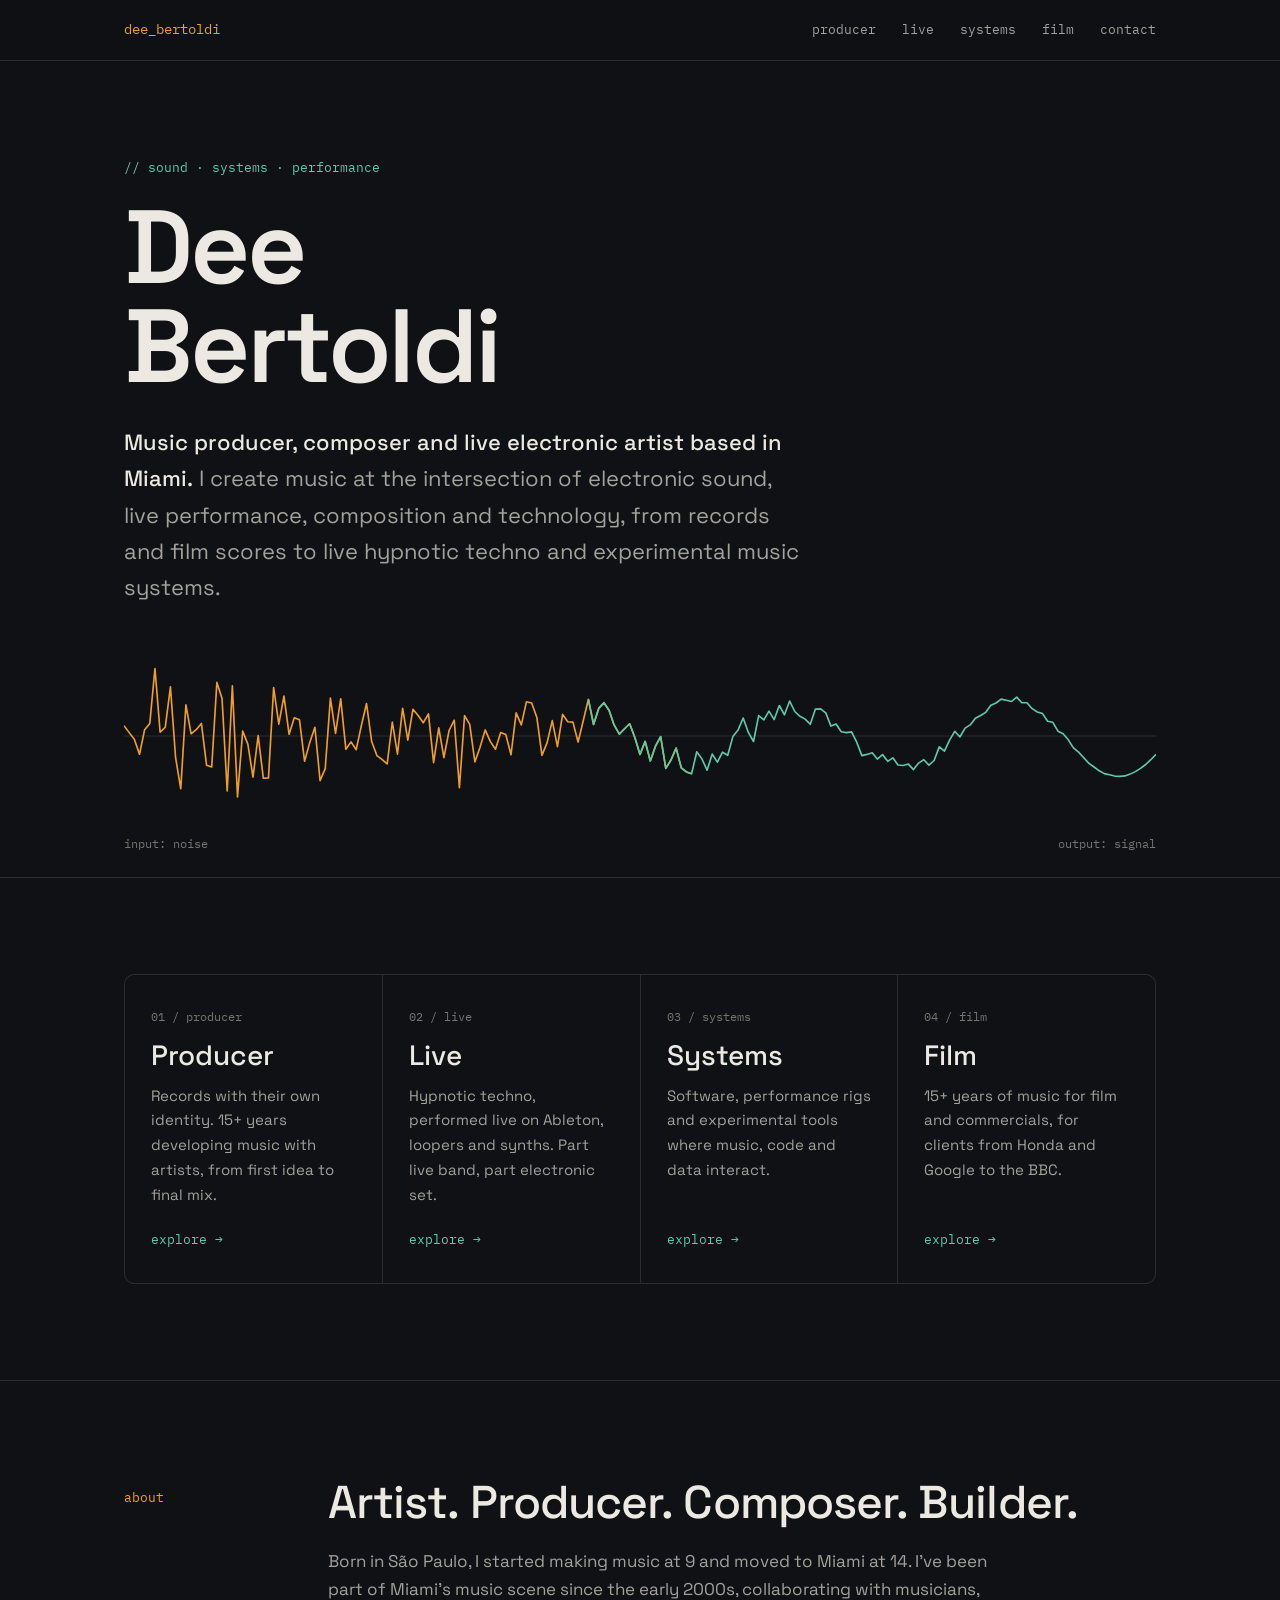
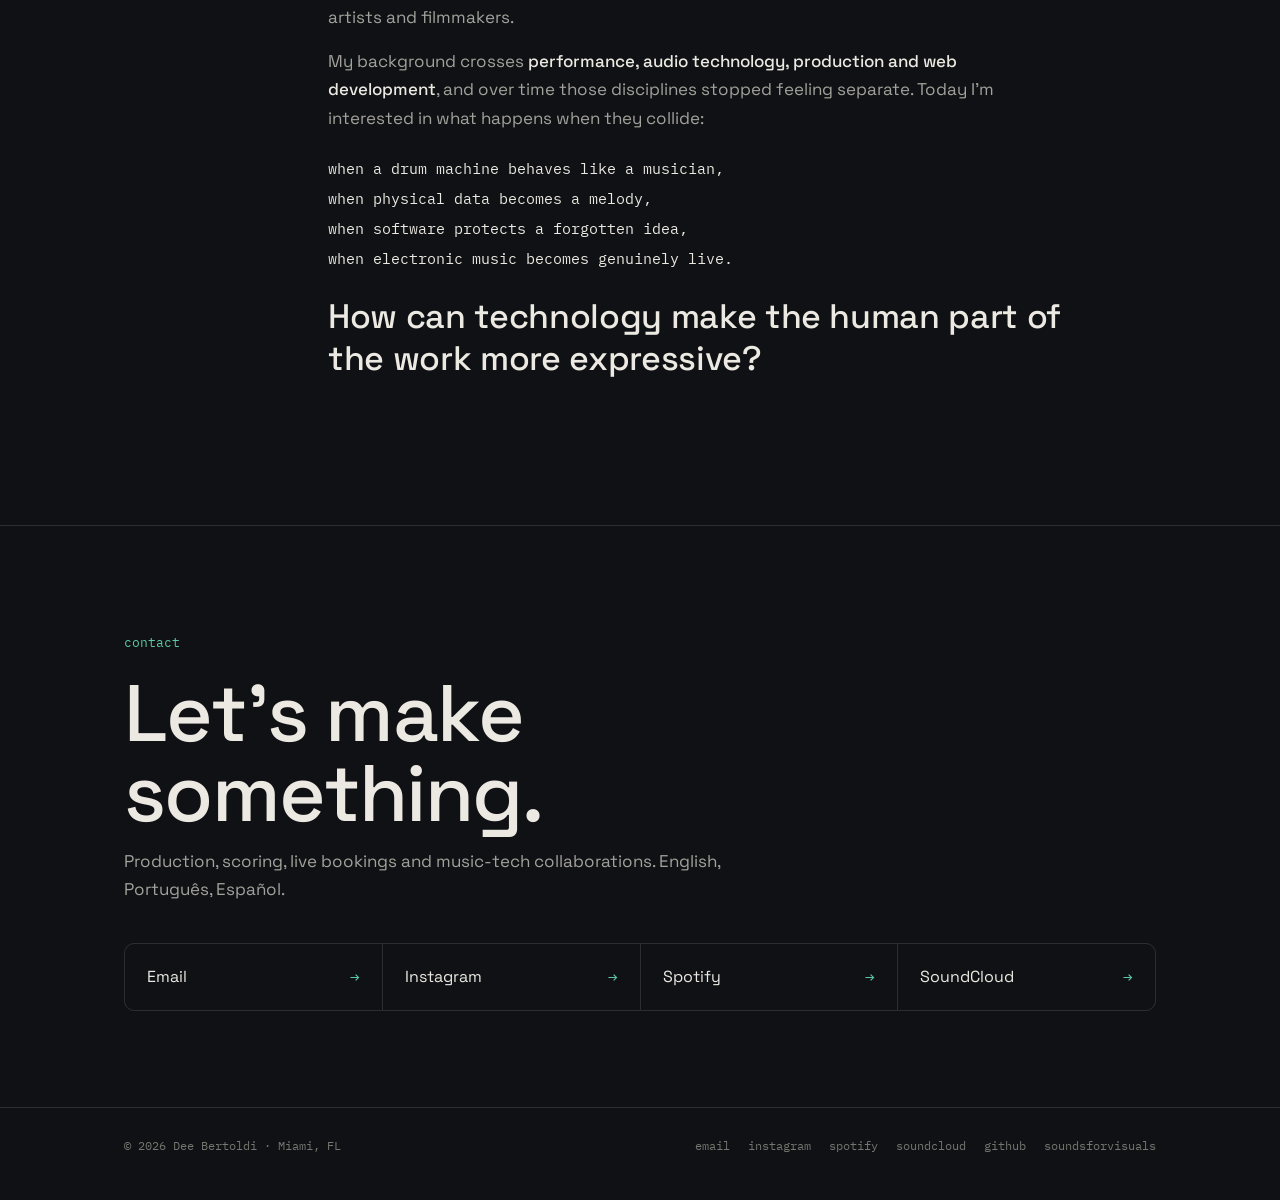
==== index.html @ ba40e2b5 "Launch multi-page site: home, producer, live, systems, film Co-Authored-By: Claude Opus 5.5 <noreply" ====
<!DOCTYPE html>
<html lang="en">
<head>
<meta charset="UTF-8">
<meta name="viewport" content="width=device-width, initial-scale=1.0">
<title>Dee Bertoldi | Music Producer, Composer & Live Electronic Artist — Miami</title>
<meta name="description" content="Miami-based music producer, composer and live electronic artist blending hypnotic techno, Brazilian rhythm, experimental and cinematic sound. 15+ years producing records and scoring film and commercials.">
<link rel="canonical" href="https://deebertoldi.netlify.app/">
<meta property="og:type" content="website">
<meta property="og:title" content="Dee Bertoldi | Music Producer, Composer & Live Electronic Artist — Miami">
<meta property="og:description" content="Miami-based music producer, composer and live electronic artist blending hypnotic techno, Brazilian rhythm, experimental and cinematic sound. 15+ years producing records and scoring film and commercials.">
<meta property="og:url" content="https://deebertoldi.netlify.app/">
<!-- TODO: add a 1200x630 share image as og-image.jpg, then uncomment:
<meta property="og:image" content="https://deebertoldi.netlify.app/og-image.jpg"> -->
<meta name="twitter:card" content="summary_large_image">
<link rel="preconnect" href="https://fonts.googleapis.com">
<link rel="preconnect" href="https://fonts.gstatic.com" crossorigin>
<link href="https://fonts.googleapis.com/css2?family=Space+Grotesk:wght@400;500;600&family=IBM+Plex+Mono:wght@400;500&display=swap" rel="stylesheet">
<link rel="stylesheet" href="styles.css">
<script type="application/ld+json">
{
  "@context": "https://schema.org",
  "@type": "Person",
  "name": "Dee Bertoldi",
  "alternateName": "Daniella Bertoldi",
  "url": "https://deebertoldi.netlify.app",
  "jobTitle": [
    "Music Producer",
    "Composer",
    "Live Electronic Artist"
  ],
  "description": "Miami-based music producer, composer and live electronic artist blending hypnotic techno, Brazilian rhythm, experimental and cinematic sound.",
  "birthPlace": {
    "@type": "Place",
    "name": "São Paulo, Brazil"
  },
  "homeLocation": {
    "@type": "Place",
    "name": "Miami, Florida"
  },
  "knowsLanguage": [
    "English",
    "Portuguese",
    "Spanish"
  ],
  "knowsAbout": [
    "Music production",
    "Film scoring",
    "Sound design",
    "Mixing",
    "Live electronic music",
    "Hypnotic techno",
    "Data sonification",
    "Ableton Live",
    "Web development"
  ],
  "founder": {
    "@type": "Organization",
    "name": "Sounds For Visuals",
    "url": "https://www.soundsforvisuals.com",
    "foundingDate": "2008"
  },
  "sameAs": [
    "https://www.soundsforvisuals.com",
    "https://github.com/DeeBertoldi"
  ]
}
</script>
</head>
<body>

<nav>
  <div class="wrap">
    <a href="index.html" class="logo">dee_bertoldi</a>
    <button class="menu-btn" aria-expanded="false" aria-controls="site-links">menu</button>
    <div class="links" id="site-links">
      <a href="producer.html">producer</a>
      <a href="live.html">live</a>
      <a href="systems.html">systems</a>
      <a href="film.html">film</a>
      <a href="index.html#contact">contact</a>
    </div>
  </div>
</nav>

<header class="hero wrap">
  <p class="tag">// sound · systems · performance</p>
  <h1>Dee<br>Bertoldi</h1>
  <p class="lede"><strong>Music producer, composer and live electronic artist based in Miami.</strong> I create music at the intersection of electronic sound, live performance, composition and technology, from records and film scores to live hypnotic techno and experimental music systems.</p>
  <svg id="wave" viewBox="0 0 1000 180" preserveAspectRatio="none" aria-hidden="true">
    <line x1="0" y1="90" x2="1000" y2="90" stroke="#2a2d32" stroke-width="1"/>
    <polyline id="noise" fill="none" stroke="#ef9f27" stroke-width="1.6" stroke-linejoin="round"/>
    <polyline id="signal" fill="none" stroke="#5dcaa5" stroke-width="1.6" stroke-linejoin="round"/>
  </svg>
  <div class="wave-legend"><span>input: noise</span><span>output: signal</span></div>
</header>

<section id="work">
  <div class="wrap">
    <div class="tiles">
      <a class="tile" href="producer.html">
        <span class="kicker amber">01 / producer</span>
        <h3>Producer</h3>
        <p>Records with their own identity. 15+ years developing music with artists, from first idea to final mix.</p>
        <span class="explore">explore →</span>
      </a>
      <a class="tile" href="live.html">
        <span class="kicker teal">02 / live</span>
        <h3>Live</h3>
        <p>Hypnotic techno, performed live on Ableton, loopers and synths. Part live band, part electronic set.</p>
        <span class="explore">explore →</span>
      </a>
      <a class="tile" href="systems.html">
        <span class="kicker amber">03 / systems</span>
        <h3>Systems</h3>
        <p>Software, performance rigs and experimental tools where music, code and data interact.</p>
        <span class="explore">explore →</span>
      </a>
      <a class="tile" href="film.html">
        <span class="kicker teal">04 / film</span>
        <h3>Film</h3>
        <p>15+ years of music for film and commercials, for clients from Honda and Google to the BBC.</p>
        <span class="explore">explore →</span>
      </a>
    </div>
  </div>
</section>

<section id="about">
  <div class="wrap">
    <div class="sec-head">
      <p class="sec-num amber">about</p>
      <div>
        <h2>Artist. Producer. Composer. Builder.</h2>
        <div class="prose" style="margin-top:20px">
          <p>Born in São Paulo, I started making music at 9 and moved to Miami at 14. I've been part of Miami's music scene since the early 2000s, collaborating with musicians, artists and filmmakers.</p>
          <p>My background crosses <strong>performance, audio technology, production and web development</strong>, and over time those disciplines stopped feeling separate. Today I'm interested in what happens when they collide:</p>
        </div>
        <p class="about-lines">when a drum machine behaves like a musician,<br>when physical data becomes a melody,<br>when software protects a forgotten idea,<br>when electronic music becomes genuinely live.</p>
        <p class="pullquote">How can technology make the human part of the work more expressive?</p>
      </div>
    </div>
  </div>
</section>

<section id="contact" class="contact">
  <div class="wrap">
    <p class="sec-num teal" style="margin-bottom:20px">contact</p>
    <h2 class="big">Let's make<br>something.</h2>
    <p class="sec-intro">Production, scoring, live bookings and music-tech collaborations. English, Português, Español.</p>
    <div class="contact-links">
      <!-- TODO: fill in real email and profile links -->
      <a href="mailto:hello@example.com"><span>Email</span><span class="arrow">→</span></a>
      <a href="https://instagram.com/" target="_blank" rel="noopener"><span>Instagram</span><span class="arrow">→</span></a>
      <a href="https://open.spotify.com/" target="_blank" rel="noopener"><span>Spotify</span><span class="arrow">→</span></a>
      <a href="https://soundcloud.com/" target="_blank" rel="noopener"><span>SoundCloud</span><span class="arrow">→</span></a>
    </div>
  </div>
</section>

<footer>
  <div class="wrap">
    <span>© 2026 Dee Bertoldi · Miami, FL</span>
    <div class="foot-links">
      <!-- TODO: fill in real email and profile links -->
      <a href="mailto:hello@example.com">email</a>
      <a href="https://instagram.com/" target="_blank" rel="noopener">instagram</a>
      <a href="https://open.spotify.com/" target="_blank" rel="noopener">spotify</a>
      <a href="https://soundcloud.com/" target="_blank" rel="noopener">soundcloud</a>
      <a href="https://github.com/DeeBertoldi" target="_blank" rel="noopener">github</a>
      <a href="https://www.soundsforvisuals.com" target="_blank" rel="noopener">soundsforvisuals</a>
    </div>
  </div>
</footer>

<script src="main.js"></script>
</body>
</html>
---- styles.css ----
:root {
  --ink: #0f1114;
  --ink-2: #171a1e;
  --line: #2a2d32;
  --text: #ece9e2;
  --muted: #a3a19b;
  --dim: #74766f;
  --amber: #ef9f27;
  --teal: #5dcaa5;
  --sans: 'Space Grotesk', system-ui, sans-serif;
  --mono: 'IBM Plex Mono', ui-monospace, monospace;
}
* { box-sizing: border-box; margin: 0; padding: 0; }
html { scroll-behavior: smooth; }
body { background: var(--ink); color: var(--text); font-family: var(--sans); line-height: 1.65; -webkit-font-smoothing: antialiased; }
a { color: inherit; text-decoration: none; }
img { max-width: 100%; display: block; }
.wrap { max-width: 1080px; margin: 0 auto; padding-left: 24px; padding-right: 24px; }
.amber { color: var(--amber); } .teal { color: var(--teal); }

/* nav */
nav { position: sticky; top: 0; z-index: 20; background: rgba(15,17,20,.9); backdrop-filter: blur(8px); border-bottom: 1px solid var(--line); }
nav .wrap { display: flex; justify-content: space-between; align-items: center; height: 60px; }
.logo { font-family: var(--mono); font-size: 14px; color: var(--amber); }
.links { display: flex; gap: 26px; font-family: var(--mono); font-size: 13px; color: var(--muted); }
.links a:hover, .links a[aria-current="page"] { color: var(--teal); }
.menu-btn { display: none; background: none; border: 1px solid var(--line); color: var(--text); font-family: var(--mono); font-size: 12px; padding: 6px 12px; border-radius: 6px; cursor: pointer; }

/* hero */
.hero { padding-top: 96px; padding-bottom: 24px; }
.tag { font-family: var(--mono); font-size: 13px; color: var(--teal); margin-bottom: 20px; }
h1 { font-size: clamp(48px, 9vw, 104px); font-weight: 600; line-height: .95; letter-spacing: -0.03em; }
h1.page { font-size: clamp(44px, 7vw, 80px); }
.lede { font-size: clamp(18px, 2.2vw, 22px); color: var(--muted); max-width: 680px; margin-top: 28px; }
.lede strong { font-weight: 500; color: var(--text); }
#wave { display: block; width: 100%; height: 180px; margin: 40px 0 8px; }
.wave-legend { display: flex; justify-content: space-between; font-family: var(--mono); font-size: 12px; color: var(--dim); }

/* sections */
section { padding: 96px 0; border-top: 1px solid var(--line); }
.sec-head { display: grid; grid-template-columns: 180px minmax(0, 1fr); gap: 24px; margin-bottom: 48px; }
.sec-num { font-family: var(--mono); font-size: 13px; padding-top: 10px; }
h2 { font-size: clamp(30px, 4.5vw, 46px); font-weight: 500; letter-spacing: -0.02em; line-height: 1.1; }
h3 { font-size: 21px; font-weight: 500; line-height: 1.3; }
.prose { max-width: 680px; color: var(--muted); font-size: 17px; }
.prose p + p { margin-top: 16px; }
.prose strong { color: var(--text); font-weight: 500; }
.sec-intro { color: var(--muted); max-width: 620px; margin-top: 14px; font-size: 17px; }

.grid { display: grid; grid-template-columns: repeat(auto-fit, minmax(290px, 1fr)); gap: 20px; }
.card { background: var(--ink-2); border: 1px solid var(--line); border-radius: 10px; padding: 24px; transition: border-color .2s; display: flex; flex-direction: column; }
.card:hover { border-color: var(--dim); }
.card h3 { margin: 8px 0 8px; }
.card p { color: var(--muted); font-size: 15px; }
.card p + p { margin-top: 10px; }
.kicker { font-family: var(--mono); font-size: 12px; color: var(--dim); }
.chips { display: flex; flex-wrap: wrap; gap: 8px; margin-top: 16px; }
.chip { font-family: var(--mono); font-size: 11px; color: var(--muted); border: 1px solid var(--line); border-radius: 99px; padding: 3px 10px; }
.pill { display: inline-block; font-family: var(--mono); font-size: 11px; border-radius: 99px; padding: 2px 10px; border: 1px solid currentColor; }
.card-link { margin-top: auto; padding-top: 18px; font-family: var(--mono); font-size: 13px; color: var(--teal); }
.card-link:hover { text-decoration: underline; }

/* home tiles */
.tiles { display: grid; grid-template-columns: repeat(auto-fit, minmax(240px, 1fr)); gap: 1px; background: var(--line); border: 1px solid var(--line); border-radius: 10px; overflow: hidden; }
.tile { background: var(--ink); padding: 32px 26px; display: flex; flex-direction: column; min-height: 250px; transition: background .2s; }
.tile:hover { background: var(--ink-2); }
.tile h3 { font-size: 28px; margin: 10px 0 10px; }
.tile p { color: var(--muted); font-size: 15px; }
.tile .explore { margin-top: auto; padding-top: 22px; font-family: var(--mono); font-size: 13px; color: var(--teal); }

/* video preview (hover to play 15s) */
.video { position: relative; aspect-ratio: 16/9; border-radius: 8px; overflow: hidden; background: #000; margin-bottom: 18px; cursor: pointer; border: 1px solid var(--line); }
.video img, .video iframe { position: absolute; inset: 0; width: 100%; height: 100%; object-fit: cover; border: 0; }
.video iframe { pointer-events: none; opacity: 0; transition: opacity .3s; }
.video.playing iframe { opacity: 1; }
.video .badge { position: absolute; left: 10px; bottom: 10px; z-index: 2; font-family: var(--mono); font-size: 11px; color: var(--text); background: rgba(15,17,20,.8); border-radius: 99px; padding: 3px 10px; }
.video.empty { display: grid; place-items: center; background: repeating-linear-gradient(90deg, transparent 0 11px, rgba(255,255,255,.025) 11px 12px); border-style: dashed; cursor: default; }
.video.empty span { font-family: var(--mono); font-size: 12px; color: var(--dim); }

/* audio embed slot */
.embed { border-radius: 8px; overflow: hidden; margin-bottom: 18px; }
.embed iframe { width: 100%; border: 0; display: block; }
.embed.empty { height: 152px; border: 1px dashed var(--line); display: grid; place-items: center; font-family: var(--mono); font-size: 12px; color: var(--dim); }

.flow { display: flex; flex-wrap: wrap; align-items: center; gap: 8px; margin-top: 16px; font-family: var(--mono); font-size: 12px; }
.flow .node { border: 1px solid var(--line); border-radius: 6px; padding: 4px 10px; color: var(--text); }
.flow .arr { color: var(--amber); }

.pullquote { font-size: clamp(24px, 3.4vw, 34px); font-weight: 500; line-height: 1.25; max-width: 760px; letter-spacing: -0.01em; }
.clients { font-size: 18px; color: var(--text); line-height: 1.9; max-width: 820px; }
.clients span.sep { color: var(--amber); margin: 0 4px; }
.credits { list-style: none; border-top: 1px solid var(--line); max-width: 760px; }
.credits li { display: flex; justify-content: space-between; gap: 16px; padding: 14px 0; border-bottom: 1px solid var(--line); }
.credits li span:last-child { font-family: var(--mono); font-size: 12px; color: var(--dim); white-space: nowrap; }

.btn { display: inline-block; margin-top: 28px; font-family: var(--mono); font-size: 14px; color: var(--ink); background: var(--teal); border-radius: 8px; padding: 12px 20px; transition: opacity .2s; }
.btn:hover { opacity: .88; }
.btn.ghost { background: none; color: var(--teal); border: 1px solid var(--teal); }

/* about + contact */
.about-lines { font-family: var(--mono); font-size: 15px; color: var(--text); margin: 22px 0; line-height: 2; }
.contact h2.big { font-size: clamp(40px, 7vw, 80px); line-height: 1; }
.contact-links { display: grid; grid-template-columns: repeat(auto-fit, minmax(190px, 1fr)); gap: 1px; background: var(--line); border: 1px solid var(--line); border-radius: 10px; overflow: hidden; margin-top: 40px; }
.contact-links a { background: var(--ink); padding: 20px 22px; display: flex; justify-content: space-between; align-items: center; transition: background .2s; }
.contact-links a:hover { background: var(--ink-2); }
.contact-links .arrow { font-family: var(--mono); color: var(--teal); }
footer { border-top: 1px solid var(--line); }
footer .wrap { padding-top: 28px; padding-bottom: 44px; font-family: var(--mono); font-size: 12px; color: var(--dim); display: flex; justify-content: space-between; flex-wrap: wrap; gap: 12px; }
footer .foot-links { display: flex; gap: 18px; flex-wrap: wrap; }
footer a:hover { color: var(--teal); }

@media (max-width: 760px) {
  .menu-btn { display: block; }
  .links { display: none; position: absolute; top: 60px; left: 0; right: 0; flex-direction: column; gap: 0; background: var(--ink); border-bottom: 1px solid var(--line); }
  .links.open { display: flex; }
  .links a { padding: 14px 24px; border-top: 1px solid var(--line); }
  .hero { padding-top: 60px; padding-bottom: 16px; }
  section { padding: 68px 0; }
  .sec-head { grid-template-columns: minmax(0, 1fr); gap: 6px; margin-bottom: 32px; }
  .clients span.sep { margin: 0 5px; }
  .sec-num { padding-top: 0; }
  #wave { height: 120px; }
  .credits li { flex-direction: column; gap: 2px; }
}
@media (prefers-reduced-motion: reduce) { html { scroll-behavior: auto; } }
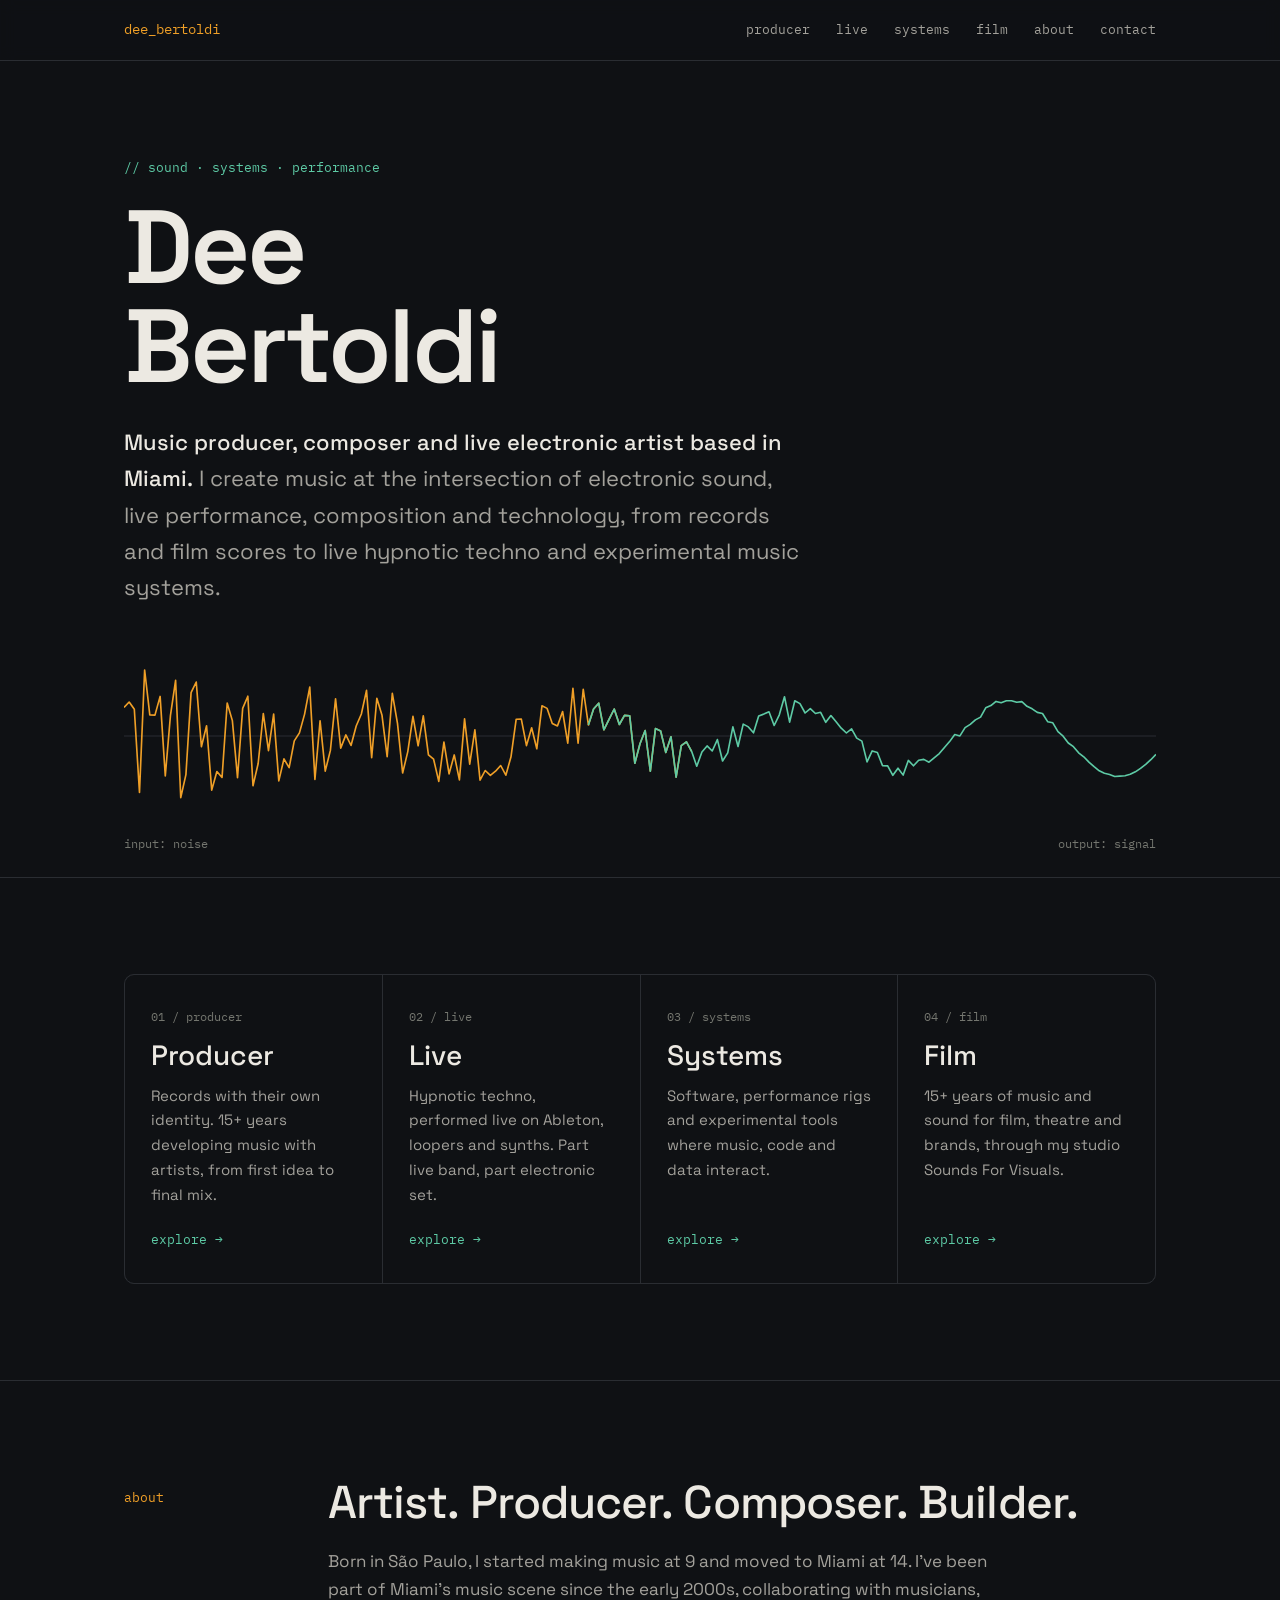
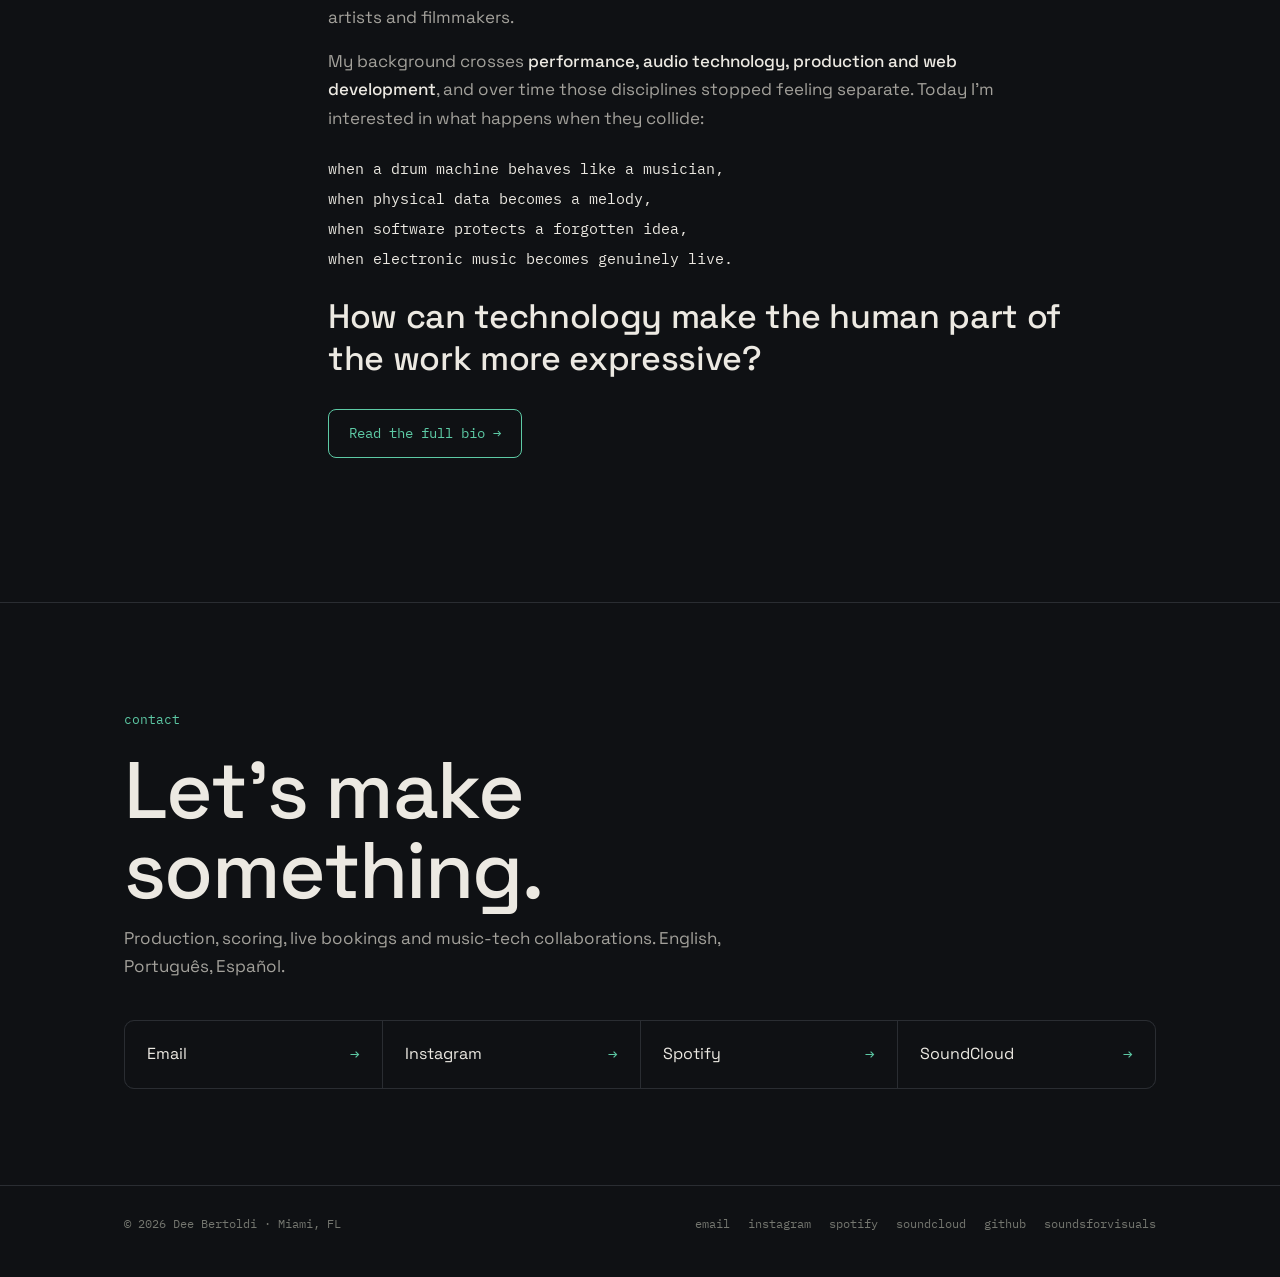
==== commit 0a8e5ba5: "Add full bio page and stronger Sounds For Visuals links - about.html: extended biography and categor" ====
--- a/index.html
+++ b/index.html
@@ -78,6 +78,7 @@
       <a href="live.html">live</a>
       <a href="systems.html">systems</a>
       <a href="film.html">film</a>
+      <a href="about.html">about</a>
       <a href="index.html#contact">contact</a>
     </div>
   </div>
@@ -119,7 +120,7 @@
       <a class="tile" href="film.html">
         <span class="kicker teal">04 / film</span>
         <h3>Film</h3>
-        <p>15+ years of music for film and commercials, for clients from Honda and Google to the BBC.</p>
+        <p>15+ years of music and sound for film, theatre and brands, through my studio Sounds For Visuals.</p>
         <span class="explore">explore →</span>
       </a>
     </div>
@@ -138,6 +139,7 @@
         </div>
         <p class="about-lines">when a drum machine behaves like a musician,<br>when physical data becomes a melody,<br>when software protects a forgotten idea,<br>when electronic music becomes genuinely live.</p>
         <p class="pullquote">How can technology make the human part of the work more expressive?</p>
+        <a class="btn ghost" href="about.html">Read the full bio →</a>
       </div>
     </div>
   </div>
